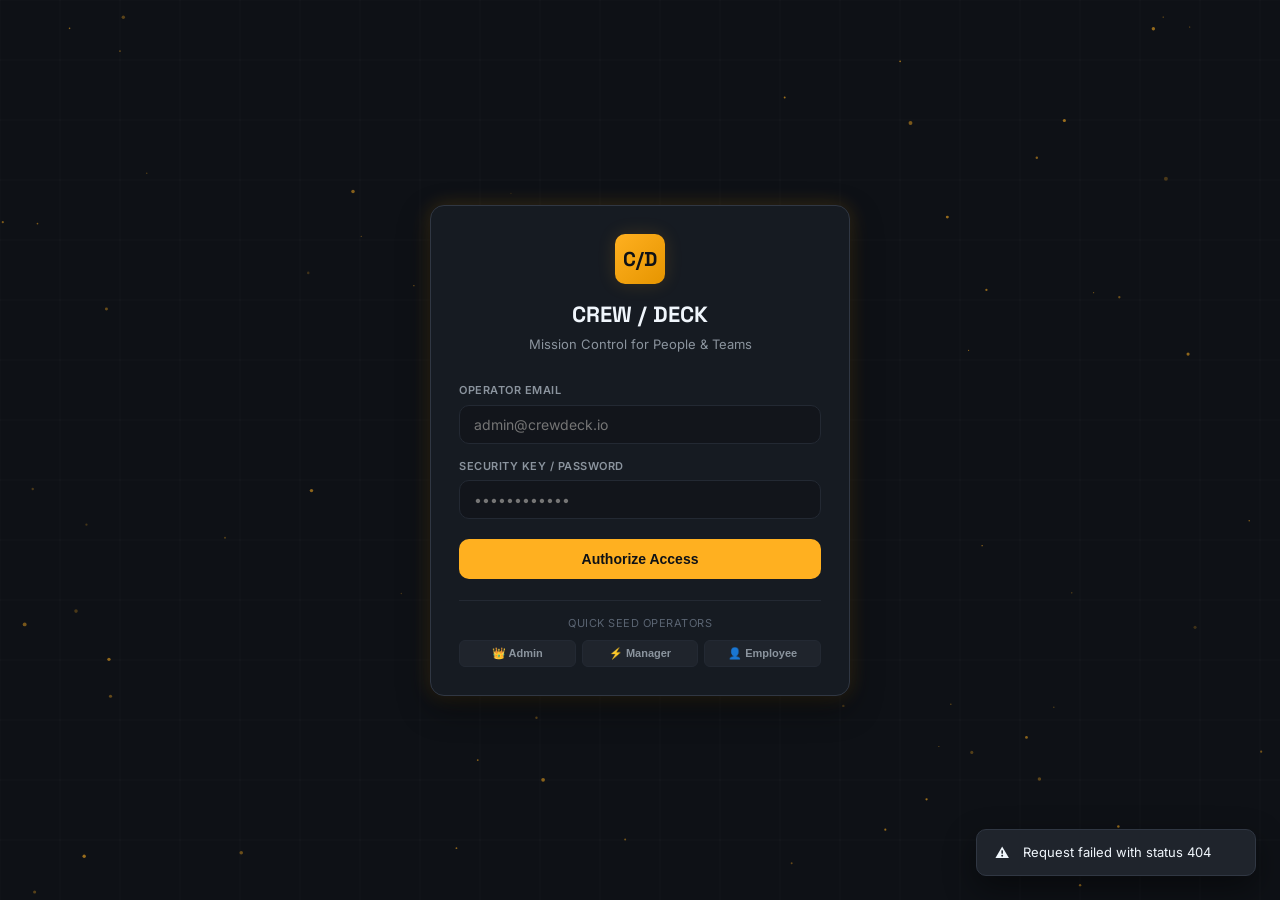
==== public/login.html @ 0823ecae "feat: Initial release of CREW/DECK - Production Employee Management System in C11" ====
<!DOCTYPE html>
<html lang="en" data-theme="dark">
<head>
  <meta charset="UTF-8">
  <meta name="viewport" content="width=device-width, initial-scale=1.0">
  <title>Login — CREW/DECK Mission Control</title>
  <meta name="description" content="Sign in to CREW/DECK Employee Management System">
  <link rel="stylesheet" href="css/variables.css">
  <link rel="stylesheet" href="css/style.css">
  <style>
    body {
      display: flex;
      align-items: center;
      justify-content: center;
      min-height: 100vh;
      background-color: var(--bg-app);
      position: relative;
      overflow: hidden;
    }

    #starfield-canvas {
      position: absolute;
      inset: 0;
      width: 100%;
      height: 100%;
      pointer-events: none;
      z-index: 1;
    }

    .login-container {
      position: relative;
      z-index: 10;
      width: 420px;
      max-width: 92vw;
      background-color: var(--bg-surface);
      border: 1px solid var(--border-medium);
      border-radius: var(--radius-lg);
      padding: var(--space-xl);
      box-shadow: var(--shadow-lg), var(--shadow-glow);
      backdrop-filter: blur(12px);
      animation: modalFadeIn 300ms ease;
    }

    @keyframes modalFadeIn {
      from { opacity: 0; transform: translateY(12px) scale(0.97); }
      to { opacity: 1; transform: translateY(0) scale(1); }
    }

    .login-header {
      text-align: center;
      margin-bottom: var(--space-xl);
    }

    .brand-mark {
      width: 50px;
      height: 50px;
      margin: 0 auto var(--space-md);
      border-radius: var(--radius-md);
      background: linear-gradient(135deg, var(--accent-amber), #E69500);
      display: flex;
      align-items: center;
      justify-content: center;
      font-size: 20px;
      font-weight: 700;
      font-family: var(--font-display);
      color: #0E1116;
      box-shadow: 0 0 18px var(--accent-amber-glow);
    }

    .login-title {
      font-family: var(--font-display);
      font-size: 22px;
      font-weight: 700;
      color: var(--text-primary);
      margin-bottom: 4px;
    }

    .login-subtitle {
      font-size: 13px;
      color: var(--text-secondary);
    }

    .form-group {
      margin-bottom: var(--space-md);
    }

    .form-label {
      display: block;
      font-size: 11px;
      font-weight: 600;
      text-transform: uppercase;
      letter-spacing: 0.5px;
      color: var(--text-secondary);
      margin-bottom: 6px;
    }

    .form-input {
      width: 100%;
      background-color: var(--bg-input);
      border: 1px solid var(--border-subtle);
      border-radius: var(--radius-md);
      padding: 10px 14px;
      color: var(--text-primary);
      font-size: 14px;
      font-family: var(--font-body);
      transition: all var(--transition-fast);
    }

    .form-input:focus {
      border-color: var(--border-focus);
      outline: none;
      box-shadow: 0 0 0 3px var(--accent-amber-glow);
    }

    .login-alert {
      padding: 10px 14px;
      border-radius: var(--radius-md);
      background-color: rgba(244, 63, 94, 0.12);
      border: 1px solid rgba(244, 63, 94, 0.25);
      color: var(--accent-rose);
      font-size: 12px;
      margin-bottom: var(--space-md);
      display: none;
    }

    .demo-pills {
      margin-top: var(--space-lg);
      padding-top: var(--space-md);
      border-top: 1px solid var(--border-subtle);
    }

    .demo-pills-label {
      font-size: 11px;
      color: var(--text-muted);
      text-align: center;
      margin-bottom: 8px;
      text-transform: uppercase;
      letter-spacing: 0.5px;
    }

    .pills-grid {
      display: grid;
      grid-template-columns: repeat(3, 1fr);
      gap: 6px;
    }

    .pill-btn {
      background-color: var(--bg-surface-elevated);
      border: 1px solid var(--border-subtle);
      border-radius: var(--radius-sm);
      padding: 6px;
      font-size: 11px;
      font-weight: 600;
      color: var(--text-secondary);
      cursor: pointer;
      text-align: center;
      transition: all var(--transition-fast);
    }

    .pill-btn:hover {
      background-color: var(--bg-surface-hover);
      color: var(--accent-amber);
      border-color: var(--border-medium);
    }
  </style>
</head>
<body>
  <!-- Animated Starfield / Grid Canvas -->
  <canvas id="starfield-canvas"></canvas>

  <div class="login-container">
    <div class="login-header">
      <div class="brand-mark">C/D</div>
      <h1 class="login-title">CREW / DECK</h1>
      <p class="login-subtitle">Mission Control for People & Teams</p>
    </div>

    <div id="login-alert" class="login-alert" role="alert"></div>

    <form id="login-form">
      <div class="form-group">
        <label for="email" class="form-label">Operator Email</label>
        <input type="email" id="email" class="form-input" placeholder="admin@crewdeck.io" required autocomplete="username" />
      </div>

      <div class="form-group">
        <label for="password" class="form-label">Security Key / Password</label>
        <input type="password" id="password" class="form-input" placeholder="••••••••••••" required autocomplete="current-password" />
      </div>

      <button type="submit" id="submit-btn" class="btn btn-primary" style="width: 100%; padding: 11px; font-size: 14px; margin-top: 6px;">
        Authorize Access
      </button>
    </form>

    <!-- Quick Demo Accounts -->
    <div class="demo-pills">
      <div class="demo-pills-label">Quick Seed Operators</div>
      <div class="pills-grid">
        <button class="pill-btn" onclick="fillCreds('admin@crewdeck.io', 'admin123')">
          👑 Admin
        </button>
        <button class="pill-btn" onclick="fillCreds('rajesh.verma@crewdeck.io', 'manager123')">
          ⚡ Manager
        </button>
        <button class="pill-btn" onclick="fillCreds('aarav.sharma@crewdeck.io', 'employee123')">
          👤 Employee
        </button>
      </div>
    </div>
  </div>

  <script src="js/api.js"></script>
  <script src="js/auth.js"></script>
  <script>
    // Particle / Starfield Background
    const canvas = document.getElementById('starfield-canvas');
    const ctx = canvas.getContext('2d');
    let width, height, stars = [];

    function initStars() {
      width = canvas.width = window.innerWidth;
      height = canvas.height = window.innerHeight;
      stars = [];
      for (let i = 0; i < 75; i++) {
        stars.push({
          x: Math.random() * width,
          y: Math.random() * height,
          radius: Math.random() * 1.5 + 0.5,
          alpha: Math.random() * 0.7 + 0.3,
          speed: Math.random() * 0.2 + 0.05
        });
      }
    }

    function animateStars() {
      ctx.clearRect(0, 0, width, height);

      // Subtle constellation grid
      ctx.strokeStyle = 'rgba(255, 255, 255, 0.025)';
      ctx.lineWidth = 1;
      const step = 60;
      for (let x = 0; x < width; x += step) {
        ctx.beginPath();
        ctx.moveTo(x, 0);
        ctx.lineTo(x, height);
        ctx.stroke();
      }
      for (let y = 0; y < height; y += step) {
        ctx.beginPath();
        ctx.moveTo(0, y);
        ctx.lineTo(width, y);
        ctx.stroke();
      }

      stars.forEach(s => {
        s.y -= s.speed;
        if (s.y < 0) s.y = height;
        ctx.beginPath();
        ctx.arc(s.x, s.y, s.radius, 0, Math.PI * 2);
        ctx.fillStyle = `rgba(255, 176, 32, ${s.alpha * 0.6})`;
        ctx.fill();
      });

      requestAnimationFrame(animateStars);
    }

    window.addEventListener('resize', initStars);
    initStars();
    animateStars();

    // Check if already authenticated
    Auth.checkSession().then(user => {
      if (user) window.location.href = '/';
    });

    function fillCreds(email, pass) {
      document.getElementById('email').value = email;
      document.getElementById('password').value = pass;
    }

    const form = document.getElementById('login-form');
    const alertBox = document.getElementById('login-alert');
    const submitBtn = document.getElementById('submit-btn');

    form.addEventListener('submit', async (e) => {
      e.preventDefault();
      alertBox.style.display = 'none';
      submitBtn.disabled = true;
      submitBtn.innerText = 'Authenticating...';

      const email = document.getElementById('email').value.trim();
      const password = document.getElementById('password').value;

      try {
        await Auth.login(email, password);
        window.location.href = '/';
      } catch (err) {
        alertBox.innerText = err.message || 'Authentication failed. Please verify credentials.';
        alertBox.style.display = 'block';
      } finally {
        submitBtn.disabled = false;
        submitBtn.innerText = 'Authorize Access';
      }
    });
  </script>
</body>
</html>
---- public/css/variables.css ----
:root {
  /* Fonts */
  --font-display: 'Space Grotesk', -apple-system, BlinkMacSystemFont, sans-serif;
  --font-body: 'Inter', -apple-system, BlinkMacSystemFont, sans-serif;
  --font-mono: 'JetBrains Mono', monospace;

  /* Base Spacing */
  --space-xs: 0.25rem;
  --space-sm: 0.5rem;
  --space-md: 1rem;
  --space-lg: 1.5rem;
  --space-xl: 2rem;
  --space-2xl: 3rem;

  /* Border Radius */
  --radius-sm: 6px;
  --radius-md: 10px;
  --radius-lg: 14px;
  --radius-full: 9999px;

  /* Transitions */
  --transition-fast: 150ms cubic-bezier(0.4, 0, 0.2, 1);
  --transition-normal: 220ms cubic-bezier(0.4, 0, 0.2, 1);
  --transition-slow: 350ms cubic-bezier(0.4, 0, 0.2, 1);

  /* Shadows */
  --shadow-sm: 0 1px 2px rgba(0, 0, 0, 0.25);
  --shadow-md: 0 4px 12px rgba(0, 0, 0, 0.35);
  --shadow-lg: 0 12px 32px rgba(0, 0, 0, 0.45);
  --shadow-glow: 0 0 20px rgba(255, 176, 32, 0.2);

  /* Dark Theme (Default: Mission Control / Deep Ink) */
  --bg-app: #0E1116;
  --bg-surface: #161B22;
  --bg-surface-elevated: #1F242C;
  --bg-surface-hover: #262D37;
  --bg-rail: #0B0E12;
  --bg-input: #12151B;

  --border-subtle: #232933;
  --border-medium: #303743;
  --border-focus: #FFB020;

  --text-primary: #F0F6FC;
  --text-secondary: #8B949E;
  --text-muted: #5A6472;
  --text-inverted: #0E1116;

  /* Brand Accents */
  --accent-amber: #FFB020;
  --accent-amber-glow: rgba(255, 176, 32, 0.15);
  --accent-teal: #2DD4BF;
  --accent-teal-glow: rgba(45, 212, 191, 0.15);
  --accent-rose: #F43F5E;
  --accent-blue: #38BDF8;
  --accent-purple: #A78BFA;

  /* Heatmap levels */
  --heatmap-0: #1C2128;
  --heatmap-1: #115E59;
  --heatmap-2: #0D9488;
  --heatmap-3: #14B8A6;
  --heatmap-4: #2DD4BF;
}

/* Light Theme (Warm Paper Command Deck) */
[data-theme="light"] {
  --bg-app: #F4EFE6;
  --bg-surface: #FFFFFF;
  --bg-surface-elevated: #F9F6F0;
  --bg-surface-hover: #EDE8DE;
  --bg-rail: #EBE5DB;
  --bg-input: #FFFFFF;

  --border-subtle: #E2DBD0;
  --border-medium: #D1C7BA;
  --border-focus: #D98200;

  --text-primary: #1C2024;
  --text-secondary: #586069;
  --text-muted: #8A929B;
  --text-inverted: #FFFFFF;

  --accent-amber: #D98200;
  --accent-amber-glow: rgba(217, 130, 0, 0.15);
  --accent-teal: #0D9488;
  --accent-teal-glow: rgba(13, 148, 136, 0.15);

  --shadow-sm: 0 1px 2px rgba(60, 50, 40, 0.08);
  --shadow-md: 0 4px 12px rgba(60, 50, 40, 0.12);
  --shadow-lg: 0 12px 32px rgba(60, 50, 40, 0.16);

  --heatmap-0: #E2DBD0;
  --heatmap-1: #99F6E4;
  --heatmap-2: #5EEAD4;
  --heatmap-3: #14B8A6;
  --heatmap-4: #0F766E;
}
---- public/css/style.css ----
@import url('https://fonts.googleapis.com/css2?family=Inter:wght@400;500;600;700&family=JetBrains+Mono:wght@400;500;600&family=Space+Grotesk:wght@500;600;700&display=swap');
@import url('variables.css');

/* Global Reset */
*, *::before, *::after {
  box-sizing: border-box;
  margin: 0;
  padding: 0;
}

html, body {
  height: 100%;
  width: 100%;
  background-color: var(--bg-app);
  color: var(--text-primary);
  font-family: var(--font-body);
  font-size: 14px;
  line-height: 1.5;
  -webkit-font-smoothing: antialiased;
  -moz-osx-font-smoothing: grayscale;
  overflow: hidden;
}

/* Accessibility Focus Ring */
:focus-visible {
  outline: 2px solid var(--border-focus);
  outline-offset: 2px;
}

/* Tabular Numerals */
.num, .font-mono, td.salary, .metric-value, .id-badge {
  font-family: var(--font-mono);
  font-variant-numeric: tabular-nums;
}

/* App Shell Layout */
#app-root {
  display: flex;
  height: 100vh;
  width: 100vw;
  overflow: hidden;
}

/* Slim Rail Navigation */
.nav-rail {
  width: 64px;
  background-color: var(--bg-rail);
  border-right: 1px solid var(--border-subtle);
  display: flex;
  flex-direction: column;
  align-items: center;
  padding: var(--space-md) 0;
  z-index: 40;
  flex-shrink: 0;
  transition: width var(--transition-normal);
}

.brand-icon {
  width: 38px;
  height: 38px;
  border-radius: var(--radius-md);
  background: linear-gradient(135deg, var(--accent-amber), #E69500);
  display: flex;
  align-items: center;
  justify-content: center;
  color: #0E1116;
  font-weight: 700;
  font-family: var(--font-display);
  font-size: 16px;
  margin-bottom: var(--space-xl);
  box-shadow: 0 0 12px var(--accent-amber-glow);
  cursor: pointer;
}

.nav-links {
  display: flex;
  flex-direction: column;
  gap: var(--space-sm);
  width: 100%;
  align-items: center;
  flex: 1;
}

.nav-item {
  width: 44px;
  height: 44px;
  border-radius: var(--radius-md);
  display: flex;
  align-items: center;
  justify-content: center;
  color: var(--text-secondary);
  background: transparent;
  border: none;
  cursor: pointer;
  position: relative;
  transition: all var(--transition-fast);
}

.nav-item:hover {
  color: var(--text-primary);
  background-color: var(--bg-surface-hover);
}

.nav-item.active {
  color: var(--accent-amber);
  background-color: var(--bg-surface);
}

.nav-item.active::before {
  content: '';
  position: absolute;
  left: 0;
  width: 3px;
  height: 20px;
  background-color: var(--accent-amber);
  border-radius: 0 4px 4px 0;
}

.nav-item svg {
  width: 20px;
  height: 20px;
  stroke-width: 1.8;
}

/* Tooltip on hover */
.nav-item::after {
  content: attr(data-tooltip);
  position: absolute;
  left: 68px;
  background: var(--bg-surface-elevated);
  color: var(--text-primary);
  padding: 4px 10px;
  border-radius: var(--radius-sm);
  font-size: 12px;
  font-weight: 500;
  white-space: nowrap;
  pointer-events: none;
  opacity: 0;
  transform: translateX(-4px);
  transition: all var(--transition-fast);
  border: 1px solid var(--border-subtle);
  box-shadow: var(--shadow-md);
  z-index: 100;
}

.nav-item:hover::after {
  opacity: 1;
  transform: translateX(0);
}

.rail-footer {
  display: flex;
  flex-direction: column;
  align-items: center;
  gap: var(--space-sm);
  width: 100%;
}

/* Main Content Area */
.main-wrapper {
  flex: 1;
  display: flex;
  flex-direction: column;
  height: 100%;
  overflow: hidden;
  background-color: var(--bg-app);
}

/* Top Command Bar */
.top-bar {
  height: 56px;
  border-bottom: 1px solid var(--border-subtle);
  background-color: var(--bg-surface);
  display: flex;
  align-items: center;
  justify-content: space-between;
  padding: 0 var(--space-lg);
  flex-shrink: 0;
  z-index: 20;
}

.top-bar-left {
  display: flex;
  align-items: center;
  gap: var(--space-md);
}

.page-title {
  font-family: var(--font-display);
  font-size: 18px;
  font-weight: 700;
  color: var(--text-primary);
  display: flex;
  align-items: center;
  gap: var(--space-sm);
}

.page-badge {
  font-family: var(--font-mono);
  font-size: 11px;
  padding: 2px 8px;
  border-radius: var(--radius-full);
  background-color: var(--bg-surface-elevated);
  border: 1px solid var(--border-subtle);
  color: var(--text-secondary);
}

.search-trigger {
  display: flex;
  align-items: center;
  gap: var(--space-sm);
  background-color: var(--bg-input);
  border: 1px solid var(--border-subtle);
  padding: 6px 14px;
  border-radius: var(--radius-md);
  color: var(--text-secondary);
  font-size: 13px;
  cursor: pointer;
  transition: all var(--transition-fast);
  min-width: 220px;
}

.search-trigger:hover {
  border-color: var(--border-medium);
  color: var(--text-primary);
}

.kbd {
  font-family: var(--font-mono);
  font-size: 10px;
  background-color: var(--bg-surface-elevated);
  border: 1px solid var(--border-medium);
  border-radius: 4px;
  padding: 2px 6px;
  color: var(--text-muted);
}

.top-bar-right {
  display: flex;
  align-items: center;
  gap: var(--space-md);
}

.theme-toggle-btn {
  background: transparent;
  border: 1px solid var(--border-subtle);
  color: var(--text-secondary);
  width: 36px;
  height: 36px;
  border-radius: var(--radius-md);
  display: flex;
  align-items: center;
  justify-content: center;
  cursor: pointer;
  transition: all var(--transition-fast);
}

.theme-toggle-btn:hover {
  color: var(--text-primary);
  background-color: var(--bg-surface-hover);
  border-color: var(--border-medium);
}

.user-badge {
  display: flex;
  align-items: center;
  gap: var(--space-sm);
  padding: 4px 10px 4px 6px;
  border-radius: var(--radius-full);
  background-color: var(--bg-surface-elevated);
  border: 1px solid var(--border-subtle);
  cursor: pointer;
  transition: all var(--transition-fast);
}

.user-badge:hover {
  border-color: var(--border-medium);
}

.avatar-circle {
  width: 26px;
  height: 26px;
  border-radius: 50%;
  display: flex;
  align-items: center;
  justify-content: center;
  font-weight: 600;
  font-size: 11px;
  color: #0E1116;
  text-transform: uppercase;
}

.user-role-badge {
  font-size: 10px;
  text-transform: uppercase;
  font-weight: 700;
  letter-spacing: 0.5px;
  padding: 1px 6px;
  border-radius: var(--radius-sm);
  background-color: var(--accent-amber-glow);
  color: var(--accent-amber);
}

/* Scrollable Viewport */
.viewport-content {
  flex: 1;
  overflow-y: auto;
  padding: var(--space-lg);
  display: flex;
  flex-direction: column;
  gap: var(--space-lg);
}

/* Bento Grid Dashboard */
.bento-grid {
  display: grid;
  grid-template-columns: repeat(12, 1fr);
  gap: var(--space-md);
}

.bento-card {
  background-color: var(--bg-surface);
  border: 1px solid var(--border-subtle);
  border-radius: var(--radius-lg);
  padding: var(--space-lg);
  display: flex;
  flex-direction: column;
  position: relative;
  overflow: hidden;
  transition: all var(--transition-fast);
}

.bento-card:hover {
  border-color: var(--border-medium);
}

.card-span-3 { grid-column: span 3; }
.card-span-4 { grid-column: span 4; }
.card-span-6 { grid-column: span 6; }
.card-span-8 { grid-column: span 8; }
.card-span-12 { grid-column: span 12; }

.metric-card {
  justify-content: space-between;
}

.metric-header {
  display: flex;
  align-items: center;
  justify-content: space-between;
  margin-bottom: var(--space-sm);
}

.metric-label {
  font-size: 12px;
  font-weight: 600;
  text-transform: uppercase;
  letter-spacing: 0.5px;
  color: var(--text-secondary);
}

.metric-icon-wrap {
  width: 32px;
  height: 32px;
  border-radius: var(--radius-md);
  display: flex;
  align-items: center;
  justify-content: center;
  background-color: var(--bg-surface-elevated);
  color: var(--accent-amber);
}

.metric-value {
  font-size: 28px;
  font-weight: 700;
  color: var(--text-primary);
  line-height: 1.1;
}

.metric-footer {
  margin-top: var(--space-sm);
  display: flex;
  align-items: center;
  gap: var(--space-xs);
  font-size: 12px;
  color: var(--text-secondary);
}

.metric-trend-up {
  color: var(--accent-teal);
  display: flex;
  align-items: center;
  font-weight: 600;
}

/* Card Headers */
.card-title-bar {
  display: flex;
  align-items: center;
  justify-content: space-between;
  margin-bottom: var(--space-md);
}

.card-title {
  font-family: var(--font-display);
  font-size: 15px;
  font-weight: 700;
  color: var(--text-primary);
}

/* Sparkline Attendance Chart */
.sparkline-container {
  display: flex;
  align-items: flex-end;
  gap: 6px;
  height: 90px;
  padding-top: var(--space-sm);
  width: 100%;
}

.spark-bar-col {
  flex: 1;
  display: flex;
  flex-direction: column;
  align-items: center;
  gap: 4px;
  height: 100%;
  justify-content: flex-end;
}

.spark-bar {
  width: 100%;
  border-radius: 4px 4px 0 0;
  background-color: var(--accent-teal);
  transition: height var(--transition-normal);
  min-height: 4px;
  position: relative;
}

.spark-bar.weekend {
  background-color: var(--border-medium);
  opacity: 0.4;
}

.spark-date {
  font-size: 9px;
  font-family: var(--font-mono);
  color: var(--text-muted);
}

/* Progress List (Department Distribution) */
.dept-progress-list {
  display: flex;
  flex-direction: column;
  gap: var(--space-sm);
}

.dept-progress-row {
  display: flex;
  flex-direction: column;
  gap: 4px;
}

.dept-progress-meta {
  display: flex;
  justify-content: space-between;
  font-size: 12px;
}

.dept-name-label {
  font-weight: 500;
  color: var(--text-primary);
}

.dept-count-label {
  font-family: var(--font-mono);
  color: var(--text-secondary);
}

.progress-track {
  height: 6px;
  width: 100%;
  background-color: var(--bg-surface-elevated);
  border-radius: var(--radius-full);
  overflow: hidden;
}

.progress-fill {
  height: 100%;
  background: linear-gradient(90deg, var(--accent-amber), #F59E0B);
  border-radius: var(--radius-full);
  transition: width var(--transition-normal);
}

/* Action Banner */
.action-banner {
  background: linear-gradient(135deg, rgba(255, 176, 32, 0.08), rgba(45, 212, 191, 0.04));
  border: 1px solid var(--accent-amber-glow);
  border-radius: var(--radius-lg);
  padding: var(--space-lg);
  display: flex;
  align-items: center;
  justify-content: space-between;
}

/* Buttons */
.btn {
  display: inline-flex;
  align-items: center;
  justify-content: center;
  gap: var(--space-xs);
  padding: 8px 16px;
  border-radius: var(--radius-md);
  font-weight: 600;
  font-size: 13px;
  cursor: pointer;
  border: 1px solid transparent;
  transition: all var(--transition-fast);
  white-space: nowrap;
}

.btn-primary {
  background-color: var(--accent-amber);
  color: #0E1116;
}

.btn-primary:hover {
  background-color: #E69500;
  box-shadow: 0 0 14px var(--accent-amber-glow);
}

.btn-secondary {
  background-color: var(--bg-surface-elevated);
  border-color: var(--border-medium);
  color: var(--text-primary);
}

.btn-secondary:hover {
  background-color: var(--bg-surface-hover);
  border-color: var(--text-secondary);
}

.btn-danger {
  background-color: rgba(244, 63, 94, 0.15);
  border-color: rgba(244, 63, 94, 0.3);
  color: var(--accent-rose);
}

.btn-danger:hover {
  background-color: var(--accent-rose);
  color: #FFFFFF;
}

.btn-teal {
  background-color: var(--accent-teal);
  color: #0E1116;
}

.btn-teal:hover {
  background-color: #26BBA8;
}

.btn-sm {
  padding: 4px 10px;
  font-size: 12px;
}

/* Data Table Container */
.table-card {
  background-color: var(--bg-surface);
  border: 1px solid var(--border-subtle);
  border-radius: var(--radius-lg);
  overflow: hidden;
  display: flex;
  flex-direction: column;
}

.table-toolbar {
  padding: var(--space-md) var(--space-lg);
  display: flex;
  align-items: center;
  justify-content: space-between;
  border-bottom: 1px solid var(--border-subtle);
  gap: var(--space-md);
  flex-wrap: wrap;
}

.toolbar-left, .toolbar-right {
  display: flex;
  align-items: center;
  gap: var(--space-sm);
  flex-wrap: wrap;
}

.filter-input {
  background-color: var(--bg-input);
  border: 1px solid var(--border-subtle);
  color: var(--text-primary);
  border-radius: var(--radius-md);
  padding: 6px 12px;
  font-size: 13px;
  min-width: 180px;
}

.filter-input:focus {
  border-color: var(--border-focus);
  outline: none;
}

.filter-select {
  background-color: var(--bg-input);
  border: 1px solid var(--border-subtle);
  color: var(--text-primary);
  border-radius: var(--radius-md);
  padding: 6px 10px;
  font-size: 13px;
}

.table-responsive {
  width: 100%;
  overflow-x: auto;
}

.data-table {
  width: 100%;
  border-collapse: collapse;
  text-align: left;
}

.data-table th {
  padding: 10px var(--space-md);
  font-size: 11px;
  text-transform: uppercase;
  letter-spacing: 0.5px;
  font-weight: 600;
  color: var(--text-secondary);
  background-color: var(--bg-surface-elevated);
  border-bottom: 1px solid var(--border-subtle);
  white-space: nowrap;
}

.data-table td {
  padding: 12px var(--space-md);
  border-bottom: 1px solid var(--border-subtle);
  color: var(--text-primary);
  vertical-align: middle;
}

.data-table tr:last-child td {
  border-bottom: none;
}

.data-table tbody tr {
  transition: background-color var(--transition-fast);
}

.data-table tbody tr:hover {
  background-color: var(--bg-surface-hover);
  cursor: pointer;
}

/* Status Badges */
.status-badge {
  display: inline-flex;
  align-items: center;
  gap: 5px;
  font-size: 11px;
  font-weight: 600;
  text-transform: capitalize;
  padding: 2px 8px;
  border-radius: var(--radius-full);
}

.status-badge::before {
  content: '';
  width: 6px;
  height: 6px;
  border-radius: 50%;
}

.status-active, .status-present, .status-approved {
  background-color: rgba(45, 212, 191, 0.12);
  color: var(--accent-teal);
}
.status-active::before, .status-present::before, .status-approved::before {
  background-color: var(--accent-teal);
}

.status-on-leave, .status-half-day, .status-pending {
  background-color: rgba(255, 176, 32, 0.12);
  color: var(--accent-amber);
}
.status-on-leave::before, .status-half-day::before, .status-pending::before {
  background-color: var(--accent-amber);
}

.status-exited, .status-absent, .status-rejected {
  background-color: rgba(244, 63, 94, 0.12);
  color: var(--accent-rose);
}
.status-exited::before, .status-absent::before, .status-rejected::before {
  background-color: var(--accent-rose);
}

.status-late {
  background-color: rgba(245, 158, 11, 0.12);
  color: #F59E0B;
}
.status-late::before {
  background-color: #F59E0B;
}

/* Table Pagination Footer */
.table-pagination {
  padding: var(--space-sm) var(--space-lg);
  display: flex;
  align-items: center;
  justify-content: space-between;
  background-color: var(--bg-surface-elevated);
  border-top: 1px solid var(--border-subtle);
  font-size: 12px;
  color: var(--text-secondary);
}

/* Slide-Over Profile Drawer */
.drawer-backdrop {
  position: fixed;
  inset: 0;
  background-color: rgba(14, 17, 22, 0.65);
  backdrop-filter: blur(4px);
  z-index: 60;
  opacity: 0;
  pointer-events: none;
  transition: opacity var(--transition-normal);
}

.drawer-backdrop.open {
  opacity: 1;
  pointer-events: auto;
}

.slide-drawer {
  position: fixed;
  top: 0;
  right: 0;
  bottom: 0;
  width: 480px;
  max-width: 90vw;
  background-color: var(--bg-surface);
  border-left: 1px solid var(--border-subtle);
  box-shadow: var(--shadow-lg);
  z-index: 70;
  transform: translateX(100%);
  transition: transform var(--transition-normal);
  display: flex;
  flex-direction: column;
  overflow: hidden;
}

.slide-drawer.open {
  transform: translateX(0);
}

.drawer-header {
  padding: var(--space-lg);
  border-bottom: 1px solid var(--border-subtle);
  display: flex;
  align-items: center;
  justify-content: space-between;
  background-color: var(--bg-surface-elevated);
}

.drawer-body {
  flex: 1;
  overflow-y: auto;
  padding: var(--space-lg);
  display: flex;
  flex-direction: column;
  gap: var(--space-lg);
}

.drawer-footer {
  padding: var(--space-md) var(--space-lg);
  border-top: 1px solid var(--border-subtle);
  display: flex;
  align-items: center;
  justify-content: flex-end;
  gap: var(--space-sm);
  background-color: var(--bg-surface-elevated);
}

/* Attendance Heatmap Grid (GitHub style) */
.heatmap-container {
  display: flex;
  flex-direction: column;
  gap: var(--space-sm);
  padding: var(--space-md);
  background-color: var(--bg-surface-elevated);
  border-radius: var(--radius-md);
  border: 1px solid var(--border-subtle);
  overflow-x: auto;
}

.heatmap-grid {
  display: grid;
  grid-template-rows: repeat(7, 12px);
  grid-auto-flow: column;
  grid-auto-columns: 12px;
  gap: 3px;
}

.heatmap-cell {
  width: 12px;
  height: 12px;
  border-radius: 2px;
  background-color: var(--heatmap-0);
  cursor: pointer;
  position: relative;
  transition: transform 100ms ease;
}

.heatmap-cell:hover {
  transform: scale(1.3);
  z-index: 10;
}

.heatmap-cell.level-0 { background-color: var(--heatmap-0); }
.heatmap-cell.level-1 { background-color: var(--heatmap-1); }
.heatmap-cell.level-2 { background-color: var(--heatmap-2); }
.heatmap-cell.level-3 { background-color: var(--heatmap-3); }
.heatmap-cell.level-4 { background-color: var(--heatmap-4); }

.heatmap-legend {
  display: flex;
  align-items: center;
  justify-content: flex-end;
  gap: 4px;
  font-size: 11px;
  color: var(--text-muted);
  margin-top: 4px;
}

/* Command Palette Modal */
.cmd-backdrop {
  position: fixed;
  inset: 0;
  background-color: rgba(10, 12, 16, 0.75);
  backdrop-filter: blur(8px);
  z-index: 100;
  display: none;
  align-items: flex-start;
  justify-content: center;
  padding-top: 15vh;
}

.cmd-backdrop.open {
  display: flex;
}

.cmd-modal {
  width: 580px;
  max-width: 92vw;
  background-color: var(--bg-surface);
  border: 1px solid var(--border-medium);
  border-radius: var(--radius-lg);
  box-shadow: var(--shadow-lg), var(--shadow-glow);
  display: flex;
  flex-direction: column;
  overflow: hidden;
  animation: cmdSlideDown 180ms ease;
}

@keyframes cmdSlideDown {
  from { opacity: 0; transform: translateY(-12px) scale(0.98); }
  to { opacity: 1; transform: translateY(0) scale(1); }
}

.cmd-search-input {
  width: 100%;
  padding: 16px 20px;
  background: transparent;
  border: none;
  border-bottom: 1px solid var(--border-subtle);
  font-size: 16px;
  font-family: var(--font-body);
  color: var(--text-primary);
  outline: none;
}

.cmd-list {
  max-height: 340px;
  overflow-y: auto;
  padding: var(--space-sm);
  display: flex;
  flex-direction: column;
  gap: 2px;
}

.cmd-item {
  display: flex;
  align-items: center;
  justify-content: space-between;
  padding: 10px 14px;
  border-radius: var(--radius-md);
  color: var(--text-primary);
  font-size: 13px;
  cursor: pointer;
  transition: all 100ms ease;
}

.cmd-item:hover, .cmd-item.selected {
  background-color: var(--bg-surface-hover);
  color: var(--accent-amber);
}

.cmd-item-left {
  display: flex;
  align-items: center;
  gap: var(--space-sm);
}

.cmd-badge {
  font-size: 10px;
  font-family: var(--font-mono);
  color: var(--text-muted);
  text-transform: uppercase;
}

.cmd-footer {
  padding: 8px 16px;
  border-top: 1px solid var(--border-subtle);
  display: flex;
  align-items: center;
  justify-content: space-between;
  font-size: 11px;
  color: var(--text-muted);
  background-color: var(--bg-surface-elevated);
}

/* Org Constellation Chart Container */
.constellation-wrapper {
  position: relative;
  width: 100%;
  height: calc(100vh - 120px);
  background: radial-gradient(circle at 50% 50%, #151B24 0%, #0E1116 100%);
  border-radius: var(--radius-lg);
  border: 1px solid var(--border-subtle);
  overflow: hidden;
}

#constellation-canvas {
  width: 100%;
  height: 100%;
  cursor: grab;
}

#constellation-canvas:active {
  cursor: grabbing;
}

.constellation-controls {
  position: absolute;
  bottom: 20px;
  right: 20px;
  display: flex;
  flex-direction: column;
  gap: 6px;
  background-color: var(--bg-surface);
  border: 1px solid var(--border-subtle);
  border-radius: var(--radius-md);
  padding: 6px;
  box-shadow: var(--shadow-md);
  z-index: 10;
}

.ctrl-btn {
  width: 32px;
  height: 32px;
  border-radius: var(--radius-sm);
  background: transparent;
  border: none;
  color: var(--text-secondary);
  font-size: 16px;
  display: flex;
  align-items: center;
  justify-content: center;
  cursor: pointer;
  transition: all var(--transition-fast);
}

.ctrl-btn:hover {
  background-color: var(--bg-surface-hover);
  color: var(--text-primary);
}

/* Toast Notifications */
.toast-container {
  position: fixed;
  bottom: 24px;
  right: 24px;
  display: flex;
  flex-direction: column;
  gap: 10px;
  z-index: 120;
}

.toast {
  background-color: var(--bg-surface-elevated);
  border: 1px solid var(--border-medium);
  border-radius: var(--radius-md);
  padding: 12px 18px;
  box-shadow: var(--shadow-lg);
  display: flex;
  align-items: center;
  gap: var(--space-md);
  min-width: 280px;
  animation: toastIn 200ms ease;
}

@keyframes toastIn {
  from { opacity: 0; transform: translateY(12px); }
  to { opacity: 1; transform: translateY(0); }
}

.toast-btn-undo {
  background-color: transparent;
  border: 1px solid var(--accent-amber);
  color: var(--accent-amber);
  padding: 2px 8px;
  border-radius: 4px;
  font-size: 11px;
  font-weight: 600;
  cursor: pointer;
}

/* Responsive Rules */
@media (max-width: 768px) {
  #app-root {
    flex-direction: column-reverse;
  }
  .nav-rail {
    width: 100vw;
    height: 56px;
    flex-direction: row;
    border-right: none;
    border-top: 1px solid var(--border-subtle);
    padding: 0 var(--space-md);
  }
  .brand-icon {
    display: none;
  }
  .nav-links {
    flex-direction: row;
    justify-content: space-around;
  }
  .nav-item.active::before {
    display: none;
  }
  .nav-item.active {
    border-top: 3px solid var(--accent-amber);
    border-radius: 0;
  }
  .rail-footer {
    display: none;
  }
  .bento-card {
    grid-column: span 12 !important;
  }
  .slide-drawer {
    width: 100vw;
  }
}
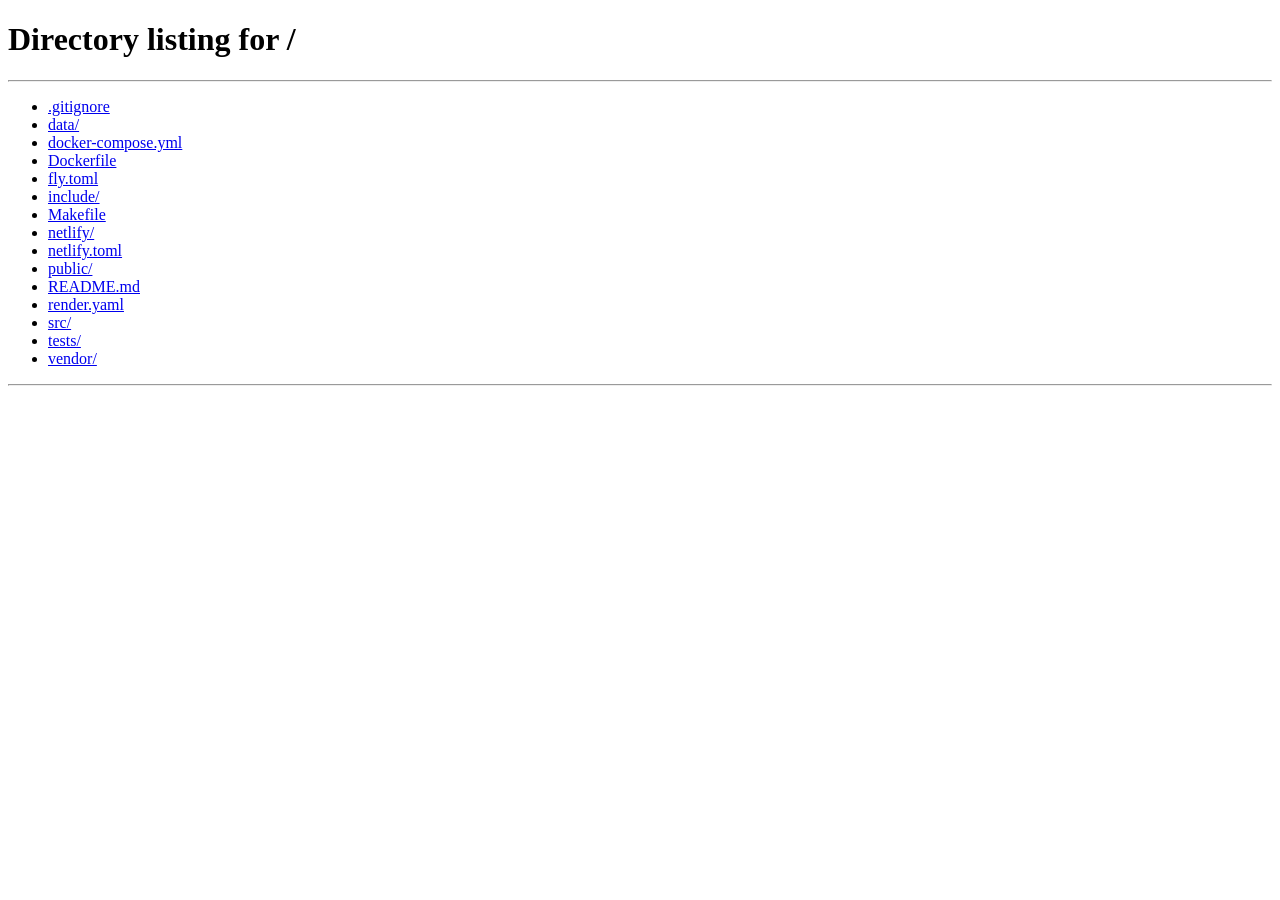
==== commit f796de17: "feat(deploy): add netlify serverless functions and zero-latency client data engine" ====
--- a/public/login.html
+++ b/public/login.html
@@ -210,6 +210,7 @@
     </div>
   </div>
 
+  <script src="js/mock_backend.js"></script>
   <script src="js/api.js"></script>
   <script src="js/auth.js"></script>
   <script>
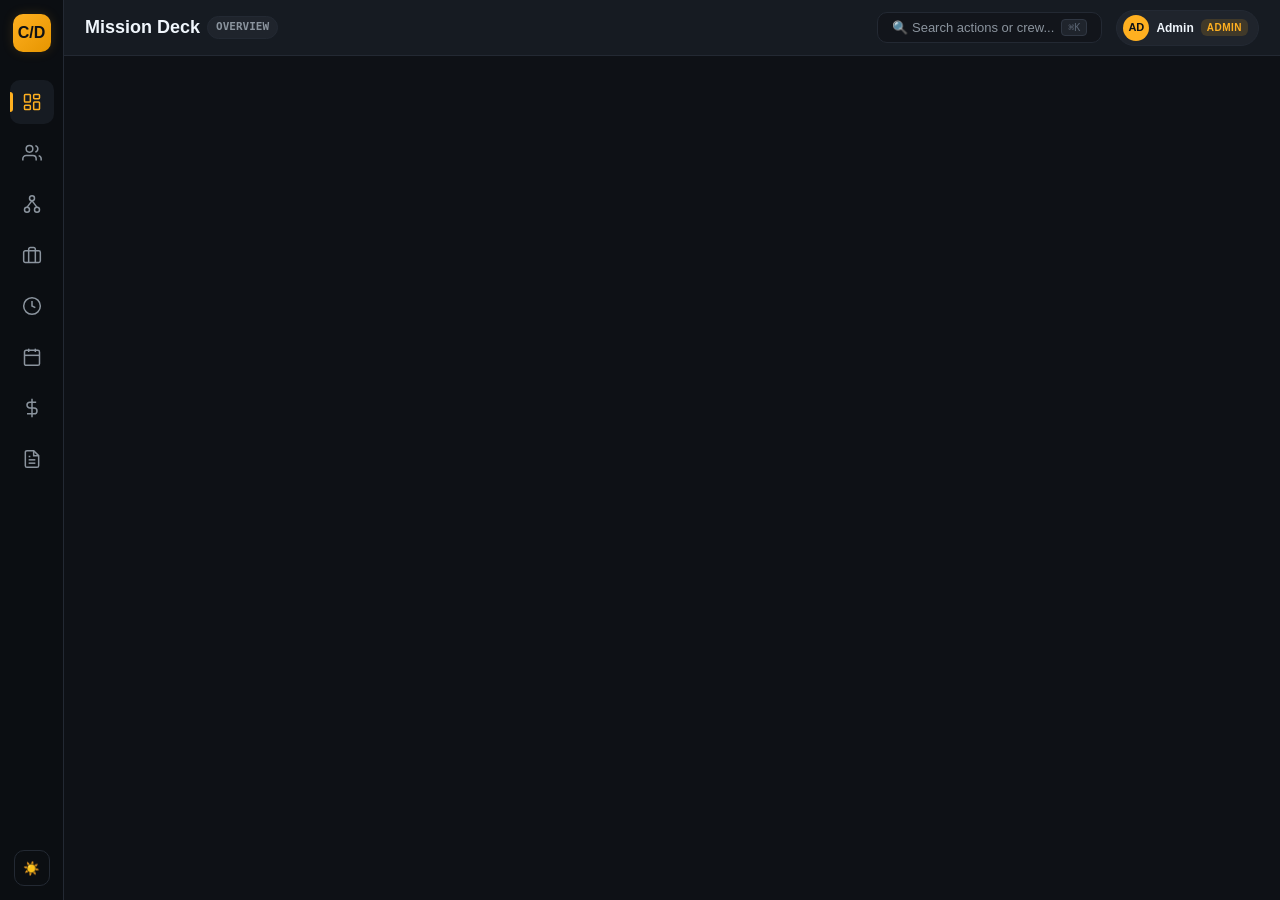
==== commit 480a7eab: "feat(ci): add GitHub Actions workflows for Pages deployment and C11 CI" ====
--- a/public/login.html
+++ b/public/login.html
@@ -272,7 +272,7 @@
 
     // Check if already authenticated
     Auth.checkSession().then(user => {
-      if (user) window.location.href = '/';
+      if (user) window.location.href = 'index.html';
     });
 
     function fillCreds(email, pass) {
@@ -295,7 +295,7 @@
 
       try {
         await Auth.login(email, password);
-        window.location.href = '/';
+        window.location.href = 'index.html';
       } catch (err) {
         alertBox.innerText = err.message || 'Authentication failed. Please verify credentials.';
         alertBox.style.display = 'block';
